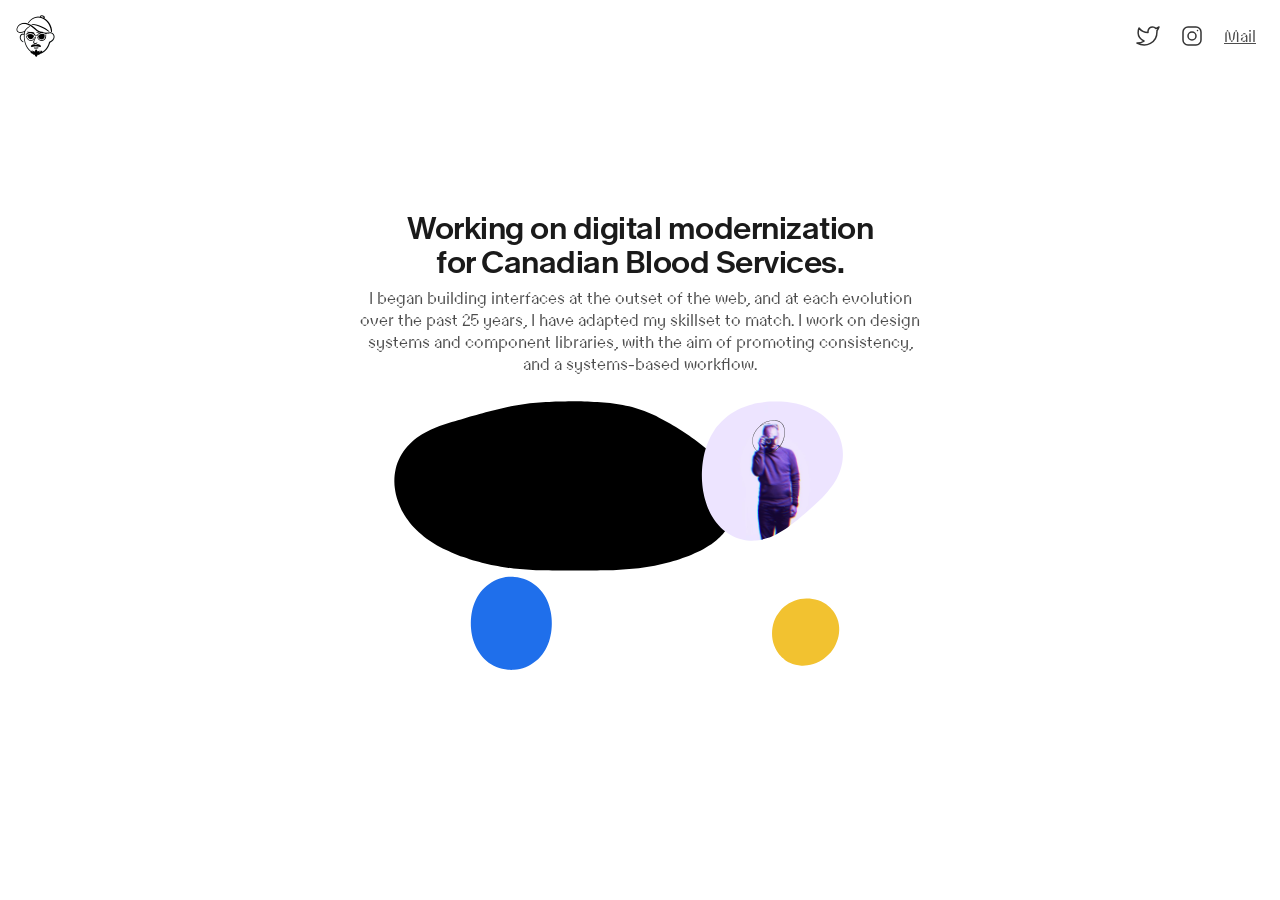
==== index.html @ 42e8fc27 "Homepage: Mail text link (btn/link) and Parabole body text Swaps the mail icon for an underlined Mai" ====
<!DOCTYPE html>
<html lang="en">
<head>
  <meta charset="UTF-8">
  <meta name="viewport" content="width=device-width, initial-scale=1.0">
  <meta name="theme-color" content="#ffffff" media="(prefers-color-scheme: light)">
  <meta name="theme-color" content="#1a1a1a" media="(prefers-color-scheme: dark)">
  <title>Craig Hooper. Product Designer. Ottawa, Canada.</title>
  <meta name="description" content="Working on digital modernization for Canadian Blood Services.">
  <link rel="canonical" href="https://craighooper.xyz/">

  <meta property="og:title" content="Craig Hooper. Product Designer. Ottawa, Canada.">
  <meta property="og:site_name" content="Craig Hooper">
  <meta property="og:description" content="Working on digital modernization for Canadian Blood Services.">
  <meta property="og:type" content="website">
  <meta property="og:url" content="https://craighooper.xyz/">
  <meta property="og:image" content="https://craighooper.xyz/assets/share-card.jpg">
  <meta property="og:image:width" content="1200">
  <meta property="og:image:height" content="630">

  <meta name="twitter:card" content="summary_large_image">
  <meta name="twitter:title" content="Craig Hooper. Product Designer. Ottawa, Canada.">
  <meta name="twitter:description" content="Working on digital modernization for Canadian Blood Services.">
  <meta name="twitter:image" content="https://craighooper.xyz/assets/share-card.jpg">

  <link rel="icon" href="assets/favicon.ico" sizes="any">
  <link rel="icon" type="image/png" sizes="32x32" href="assets/favicon-32.png">
  <link rel="apple-touch-icon" href="assets/apple-touch-icon.png">

  <link rel="preload" href="/assets/fonts/KMRMelangeGrotesk-SemiBold.woff2" as="font" type="font/woff2" crossorigin>
  <link rel="preload" href="/assets/fonts/Parabole-Regular.woff2" as="font" type="font/woff2" crossorigin>
  <link rel="stylesheet" href="/styles.css">
  <script src="/assets/squircle.js" defer></script>
  <link rel="preload" href="/assets/portrait-blob.jpg" as="image">
  <script src="/assets/blobs.js" defer></script>

  <script type="application/ld+json">
  {
    "@context": "https://schema.org",
    "@type": "Person",
    "name": "Craig Hooper",
    "url": "https://craighooper.xyz/",
    "jobTitle": "Product Designer",
    "address": { "@type": "PostalAddress", "addressLocality": "Ottawa", "addressCountry": "Canada" },
    "sameAs": [
      "https://x.com/craigseanhooper",
      "https://www.instagram.com/craighooper",
      "https://www.cosmos.so/craighooper",
      "https://www.linkedin.com/in/craigseanhooper/"
    ]
  }
  </script>
  <script defer src="https://cloud.umami.is/script.js" data-website-id="7cd61b65-fc45-4109-a7cd-35237990d2b3"></script>
</head>
<body>

  <div class="avatar-wrap">
    <button class="avatar-btn" type="button" aria-label="Craig Hooper" data-cuelume-hover="sparkle">
      <img src="/assets/avatar.png" alt="Craig Hooper" width="48" height="48">
    </button>
  </div>

  <div class="page">
    <main class="copy">
      <h1 class="display-1 headline">Working on digital modernization for Canadian Blood Services.</h1>
      <div class="bio">
        <p class="body-md">I began building interfaces at the outset of the web, and at each evolution over the past 25 years, I have adapted my skillset to match. I work on design systems and component libraries, with the aim of promoting consistency, and a systems-based workflow.</p>
      </div>
      <!-- the blob artwork; one shape, picked at random, holds Craig's photo -->
      <div class="blobs" id="blobs" data-photo data-desktop="570x299" data-mobile="354x250"></div>
    </main>
  </div>

  <nav class="social" aria-label="Contact and social">
    <a href="https://x.com/craigseanhooper" target="_blank" rel="noopener" aria-label="Twitter" data-social="twitter" data-smooth-ring>
      <svg width="24" height="24" viewBox="0 0 24 24" fill="none" aria-hidden="true"><path d="M23 3.01006C23 3.01006 20.9821 4.20217 19.86 4.54006C19.2577 3.84757 18.4573 3.35675 17.567 3.13398C16.6767 2.91122 15.7395 2.96725 14.8821 3.29451C14.0247 3.62177 13.2884 4.20446 12.773 4.96377C12.2575 5.72309 11.9877 6.62239 12 7.54006V8.54006C10.2426 8.58562 8.50127 8.19587 6.93101 7.4055C5.36074 6.61513 4.01032 5.44869 3 4.01006C3 4.01006 -1 13.0101 8 17.0101C5.94053 18.408 3.48716 19.109 1 19.0101C10 24.0101 21 19.0101 21 7.51006C20.9991 7.23151 20.9723 6.95365 20.92 6.68006C21.9406 5.67355 23 3.01006 23 3.01006Z" stroke="currentColor" stroke-width="1.5" stroke-linecap="round" stroke-linejoin="round"/></svg>
    </a>
    <a href="https://www.instagram.com/craighooper" target="_blank" rel="noopener" aria-label="Instagram" data-social="instagram" data-smooth-ring>
      <svg width="24" height="24" viewBox="0 0 24 24" fill="none" aria-hidden="true"><path d="M12 16C14.2091 16 16 14.2091 16 12C16 9.79086 14.2091 8 12 8C9.79086 8 8 9.79086 8 12C8 14.2091 9.79086 16 12 16Z" stroke="currentColor" stroke-width="1.5" stroke-linecap="round" stroke-linejoin="round"/><path d="M3 16V8C3 5.23858 5.23858 3 8 3H16C18.7614 3 21 5.23858 21 8V16C21 18.7614 18.7614 21 16 21H8C5.23858 21 3 18.7614 3 16Z" stroke="currentColor" stroke-width="1.5"/><path d="M17.5 6.51001L17.51 6.4989" stroke="currentColor" stroke-width="1.5" stroke-linecap="round" stroke-linejoin="round"/></svg>
    </a>
    <a href="mailto:craigseanhooper@gmail.com" class="link-md" data-social="email" data-smooth-ring>Mail</a>
  </nav>

  <!-- Interaction sounds: cuelume 0.1.2 (MIT), in assets/vendor so nothing loads from another site. -->
  <script type="module">
    import { bind } from "/assets/vendor/cuelume-0.1.2/index.js";
    bind();
  </script>
</body>
</html>
---- styles.css ----
/* Homepage and 404 (Figma: desktop-10.3 3404:69, mobile-10.3 3362:68,
   404-desktop 2836:364, 404-mobile 2836:375). Typography mode: Melange. */

/* ---------------- FONTS ---------------- */
@font-face {
  font-family: "KMR Melange Grotesk";
  src: url("/assets/fonts/KMRMelangeGrotesk-SemiBold.woff2") format("woff2");
  font-weight: 600; font-style: normal; font-display: swap;   /* SemiBold */
}
@font-face {
  font-family: "KMR Melange Grotesk";
  src: url("/assets/fonts/KMRMelangeGrotesk-Regular.woff2") format("woff2");
  font-weight: 400; font-style: normal; font-display: swap;   /* Regular */
}
@font-face {
  font-family: "Parabole";
  src: url("/assets/fonts/Parabole-Regular.woff2") format("woff2");
  font-weight: 400; font-style: normal; font-display: swap;   /* Regular */
}

/* ---------------- PRIMITIVES ---------------- */
:root {
  --colour-neutral-0:  #ffffff;
  --colour-neutral-10: #e6e6e6;
  --colour-neutral-20: #cccccc;
  --colour-neutral-70: #4d4d4d;
  --colour-neutral-80: #333333;
  --colour-neutral-90: #1a1a1a;

  --font-family-melange: "KMR Melange Grotesk", system-ui, sans-serif;
  --font-family-parabole: "Parabole", system-ui, sans-serif;
  --font-weight-regular: 400;
  --font-weight-semibold: 600;

  --space-50: 4px; --space-100: 8px; --space-300: 16px;
  --space-400: 20px; --space-500: 24px; --space-600: 32px; --space-700: 40px; --space-1400: 192px;
  --radius-xs: 4px;
  --radius-full: 64px;
  --stroke-md: 2px;

  --font-size-14: 14px; --font-size-16: 16px; --font-size-18: 18px; --font-size-24: 24px; --font-size-32: 32px;
  --line-height-20: 20px; --line-height-22: 22px; --line-height-24: 24px; --line-height-26: 26px; --line-height-28: 28px; --line-height-34: 34px;
  --letter-spacing-minus-1: -0.5px;
  --letter-spacing-0: 0px;

  --icon-lg: 24px;
  --avatar-sm: 32px; --avatar-lg: 48px;
}

/* ---------------- SEMANTIC ---------------- */
:root {
  --text-primary:   var(--colour-neutral-90);
  --text-on-dark:   var(--colour-neutral-0);
  --text-secondary: var(--colour-neutral-70);
  --icon-primary:   var(--colour-neutral-80);
  --icon-hover:     var(--colour-neutral-90);
  --surface-page:   var(--colour-neutral-0);
  --surface-avatar: var(--colour-neutral-0);
  --border-focus:   var(--colour-neutral-90);

  /* Typography, Melange mode (body is Parabole) */
  --font-family-heading: var(--font-family-melange);
  --font-style-heading:  var(--font-weight-semibold);
  --font-family-body:    var(--font-family-parabole);
  --font-style-body:     var(--font-weight-regular);
  --letter-spacing-heading: var(--letter-spacing-minus-1);
  --letter-spacing-body:    var(--letter-spacing-0);

  /* blob artwork: the large mass (the accents never change) */
  --blob-mass: #000000;
}
@media (prefers-color-scheme: dark) {
  :root {
    --text-primary:   var(--colour-neutral-10);
    --text-secondary: var(--colour-neutral-20);
    --icon-primary:   var(--colour-neutral-20);
    --icon-hover:     var(--colour-neutral-10);
    --surface-page:   var(--colour-neutral-90);
    --surface-avatar: var(--colour-neutral-90);
    --border-focus:   var(--colour-neutral-10);
    --blob-mass:      var(--colour-neutral-0);
  }
  /* the avatar is black line art on a transparent background; flip it to white */
  .avatar-btn img { filter: invert(1); }
}

/* ---------------- BASE ---------------- */
* { box-sizing: border-box; }
html { color-scheme: light dark; background: var(--surface-page); }
body {
  margin: 0;
  min-height: 100vh;
  min-height: 100dvh;
  overflow-x: clip;   /* the blobs may run past the right edge on narrower screens */
  background: var(--surface-page);
  font-family: var(--font-family-heading);
  font-weight: var(--font-style-heading);
  letter-spacing: var(--letter-spacing-heading);
  font-size-adjust: from-font;   /* the fallback font matches Melange's size while it loads */
  -webkit-font-smoothing: antialiased;
}
h1, p { margin: 0; font-weight: inherit; }

/* ---------------- TEXT STYLES ---------------- */
/* display-1/lg 32/34 → /sm 24/26; body/md/lg 16/22 → /sm 14/20 (steps down at 820px) */
.display-1 { font-size: var(--font-size-32); line-height: var(--line-height-34); color: var(--text-primary); text-wrap: balance; }
.body-md {
  font-family: var(--font-family-body); font-weight: var(--font-style-body); letter-spacing: var(--letter-spacing-body);
  font-size: var(--font-size-16); line-height: var(--line-height-22); color: var(--text-secondary);
  text-wrap: pretty;   /* no single word left on the last line */
}

/* ---------------- LAYOUT ---------------- */
/* The copy and blobs sit in the middle of the screen, with space/1400 above and below as in
   Figma. When the window is shorter, the space below gives way first, so the copy stays put;
   only when that's gone does the space above shrink, down to just clear of the avatar. */
.page {
  --clear: calc(var(--space-100) + var(--avatar-lg) + 2 * var(--space-50) + var(--space-500));   /* clear of the avatar */
  height: 100vh;
  height: 100dvh;   /* the window's height, so the spaces can give way; on a very short window
                       the blobs run past the bottom and the page scrolls */
  display: flex;
  flex-direction: column;
  align-items: center;
  padding: var(--clear) var(--space-500);
}
.page::before, .page::after { content: ""; flex: 1 1 calc(var(--space-1400) - var(--clear)); }
.page::after { flex-shrink: 1000; }   /* the space below gives way long before the space above */
.page > .copy { width: 100%; max-width: 570px; }   /* the copy is 570 wide, narrower when the screen is */
.copy {
  display: flex;
  flex-direction: column;
  align-items: center;
  gap: var(--space-100);
  text-align: center;
}
/* blobs: below the bio, space/300 from it, as wide as the text (Figma 570 × 299). One shape holds the photo. */
.copy .blobs { width: 570px; max-width: 100%; aspect-ratio: 570 / 299; margin-top: calc(var(--space-300) - var(--space-100)); }
.blobs svg { display: block; width: 100%; height: 100%; }
.blob-mass { fill: var(--blob-mass); }

/* avatar — top left */
.avatar-wrap { position: absolute; top: var(--space-100); left: var(--space-100); z-index: 3; }
.avatar-btn {
  display: grid; place-items: center;
  padding: var(--space-50); border: 0;
  border-radius: var(--radius-full);
  background: var(--surface-avatar);
  cursor: pointer;
}
.avatar-btn img { display: block; width: var(--avatar-lg); height: var(--avatar-lg); object-fit: cover; }
.avatar-btn:focus-visible { outline: var(--stroke-md) solid var(--border-focus); outline-offset: calc(-1 * var(--stroke-md)); }
@media (hover: hover) and (min-width: 821px) {
  .avatar-btn:hover { animation: avatar-spin 0.55s cubic-bezier(0.7, 0, 0.3, 1); }
}
@keyframes avatar-spin { from { transform: rotate(0deg); } to { transform: rotate(360deg); } }

/* social icons and mail — top right, in one row */
.social {
  position: absolute;
  top: var(--space-500);
  right: var(--space-500);
  display: flex;
  align-items: center;
  gap: var(--space-400);
  z-index: 3;
}
.social a {
  position: relative; display: block;
  width: var(--icon-lg); height: var(--icon-lg);
  color: var(--icon-primary);
  border-radius: var(--radius-xs); --ring-gap: var(--space-50);
}
.social svg { display: block; width: 100%; height: 100%; }
/* Mail: Foundations btn/link (link/md, the body face). Large on desktop (16/22), Small on
   mobile (14/20). Default text/secondary, hover text/primary. */
.social a.link-md {
  width: auto; height: auto;
  font-family: var(--font-family-body); font-weight: var(--font-style-body);
  letter-spacing: var(--letter-spacing-body);
  font-size: var(--font-size-16); line-height: var(--line-height-22);
  color: var(--text-secondary);
  text-decoration: underline; text-decoration-thickness: 8%;
}
@media (hover: hover) { .social a.link-md:hover { color: var(--text-primary); } }
@media (hover: hover) { .social a:hover { color: var(--icon-hover); } }
/* Focus: border/focus ring at stroke/md, space/50 outside, 100% smoothed (assets/squircle.js) */
.social a:focus-visible { outline: var(--stroke-md) solid var(--border-focus); outline-offset: var(--ring-gap); }
.social a[data-ring-ready]:focus-visible { outline: none; }
.social a[data-ring-ready]:focus-visible::after {
  content: "";
  position: absolute;
  inset: calc(-1 * (var(--ring-gap) + var(--stroke-md)));
  background: var(--border-focus);
  clip-path: var(--smooth-ring);
  pointer-events: none;
}

/* ---------------- MOBILE (≤820px) ---------------- */
@media (max-width: 820px) {
  .avatar-btn img { width: var(--avatar-sm); height: var(--avatar-sm); }
  .social { top: var(--space-300); right: var(--space-300); }
  .social a.link-md { font-size: var(--font-size-14); line-height: var(--line-height-20); }
  .page { --clear: calc(var(--space-100) + var(--avatar-sm) + 2 * var(--space-50) + var(--space-500)); }
  .display-1 { font-size: var(--font-size-24); line-height: var(--line-height-26); }
  .body-md { font-size: var(--font-size-14); line-height: var(--line-height-20); }
  /* blobs: space/100 below the bio, as wide as the text (Figma 354 × 250) */
  .copy .blobs { width: 354px; max-width: 100%; aspect-ratio: 354 / 250; margin-top: 0; }   /* the copy's own space/100 gap */
}

/* ---------------- 404 PAGE ---------------- */
/* the whole photo is one link back to the homepage; the blobs cover the man's face */
.notfound-page { position: relative; }
.notfound {
  display: block;
  min-height: 100vh;
  min-height: 100dvh;
  overflow: hidden;
  background: var(--colour-neutral-90) url("/assets/bg-404-desktop.jpg") center / cover no-repeat;
  background-image: image-set(
    url("/assets/bg-404-desktop.avif") type("image/avif"),
    url("/assets/bg-404-desktop.jpg") type("image/jpeg")
  );
}
.notfound:focus-visible { outline: 2px solid var(--text-on-dark); outline-offset: -6px; }
/* blobs: 570 × 320 at 128, 192 in the 1600 × 940 frame. The photo is "cover", so the face moves
   with the screen shape; positions are kept as shares of the screen to stay over it. */
main.notfound-page .blobs { --blob-mass: #000000; position: absolute; aspect-ratio: 570 / 320; top: calc(192 / 940 * 100%); left: calc(128 / 1600 * 100%); width: calc(570 / 1600 * 100%); }
@media (max-width: 820px) {
  .notfound {
    background-image: url("/assets/bg-404-mobile.jpg");
    background-image: image-set(
      url("/assets/bg-404-mobile.avif") type("image/avif"),
      url("/assets/bg-404-mobile.jpg") type("image/jpeg")
    );
  }
  /* 350 × 196 at -40, 192 in the 390 × 844 frame */
  main.notfound-page .blobs { position: absolute; top: calc(192 / 844 * 100%); left: calc(-40 / 390 * 100%); width: calc(350 / 390 * 100%); aspect-ratio: 350 / 196; }
}
.visually-hidden:where(:not(:focus-within, :active)) {
  position: absolute !important; clip-path: inset(50%) !important; overflow: hidden !important;
  width: 1px !important; height: 1px !important; margin: -1px !important;
  padding: 0 !important; border: 0 !important; white-space: nowrap !important;
}

/* ---------------- Load-in animation  ---------------- */
@media (prefers-reduced-motion: no-preference) {
  .avatar-wrap, .copy > *, .social {
    opacity: 0;
    translate: 0 10px;
    animation: rise 0.6s cubic-bezier(0.2, 0.7, 0.2, 1) forwards;
  }
  .avatar-wrap           { animation-delay: 0.04s; }
  .copy > :nth-child(1)  { animation-delay: 0.10s; }
  .copy > :nth-child(2)  { animation-delay: 0.18s; }
  .social                { animation-delay: 0.32s; }
  /* corner items fade only — no movement, so they always land exactly in place */
  .avatar-wrap, .social  { translate: none; animation-name: fade; }
  @keyframes rise { to { opacity: 1; translate: 0 0; } }
  @keyframes fade { to { opacity: 1; } }
}
@media (prefers-reduced-motion: reduce) {
  .avatar-btn:hover { animation: none; }
}
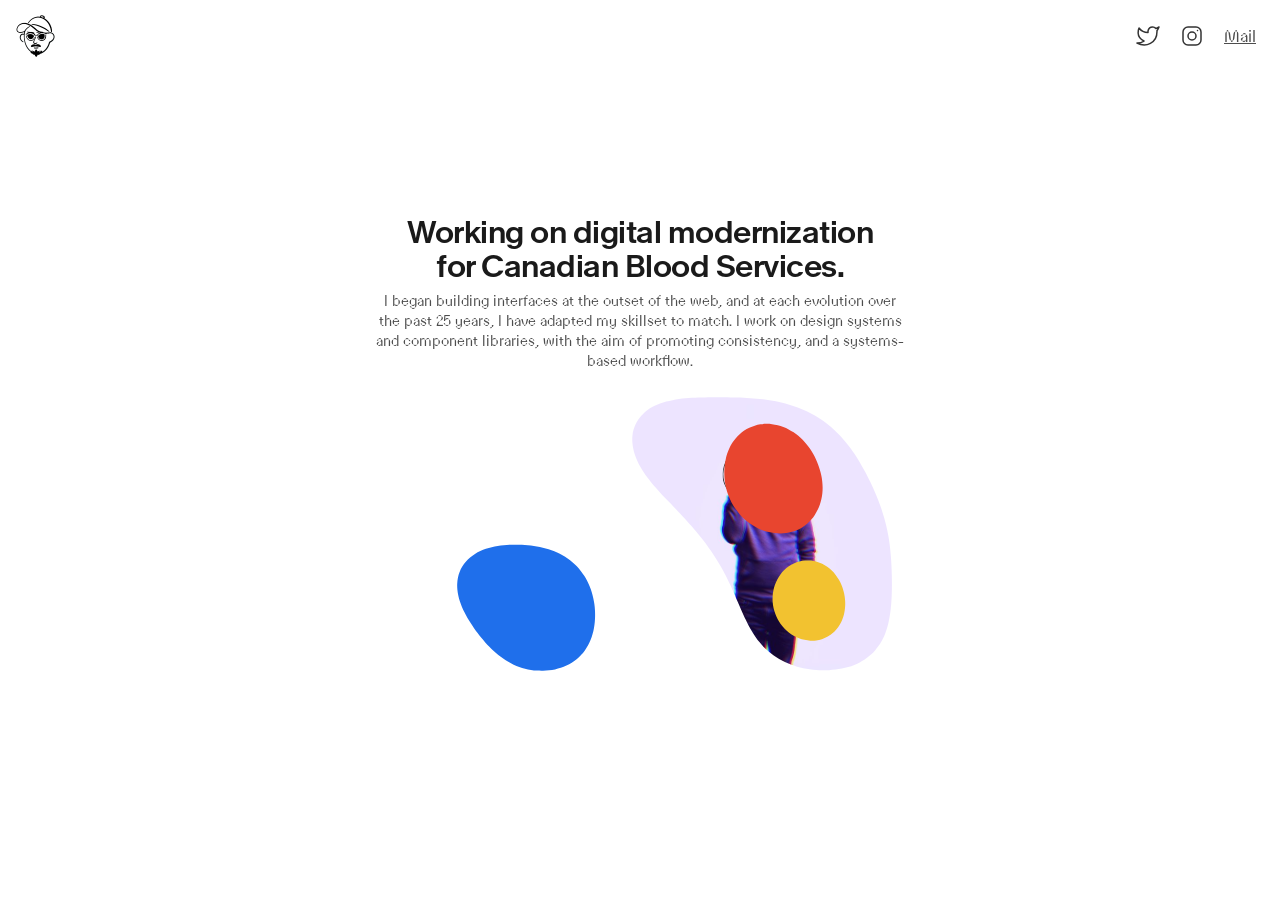
==== commit 0eca3dd2: "Homepage: bio uses body/sm (14/20, 12/18 on mobile) Co-Authored-By: Claude Opus 5.5 <noreply@anthrop" ====
--- a/index.html
+++ b/index.html
@@ -64,7 +64,7 @@
     <main class="copy">
       <h1 class="display-1 headline">Working on digital modernization for Canadian Blood Services.</h1>
       <div class="bio">
-        <p class="body-md">I began building interfaces at the outset of the web, and at each evolution over the past 25 years, I have adapted my skillset to match. I work on design systems and component libraries, with the aim of promoting consistency, and a systems-based workflow.</p>
+        <p class="body-sm">I began building interfaces at the outset of the web, and at each evolution over the past 25 years, I have adapted my skillset to match. I work on design systems and component libraries, with the aim of promoting consistency, and a systems-based workflow.</p>
       </div>
       <!-- the blob artwork; one shape, picked at random, holds Craig's photo -->
       <div class="blobs" id="blobs" data-photo data-desktop="570x299" data-mobile="354x250"></div>
--- a/styles.css
+++ b/styles.css
@@ -38,8 +38,8 @@
   --radius-full: 64px;
   --stroke-md: 2px;
 
-  --font-size-14: 14px; --font-size-16: 16px; --font-size-18: 18px; --font-size-24: 24px; --font-size-32: 32px;
-  --line-height-20: 20px; --line-height-22: 22px; --line-height-24: 24px; --line-height-26: 26px; --line-height-28: 28px; --line-height-34: 34px;
+  --font-size-12: 12px; --font-size-14: 14px; --font-size-16: 16px; --font-size-18: 18px; --font-size-24: 24px; --font-size-32: 32px;
+  --line-height-18: 18px; --line-height-20: 20px; --line-height-22: 22px; --line-height-24: 24px; --line-height-26: 26px; --line-height-28: 28px; --line-height-34: 34px;
   --letter-spacing-minus-1: -0.5px;
   --letter-spacing-0: 0px;
 
@@ -102,11 +102,11 @@
 h1, p { margin: 0; font-weight: inherit; }
 
 /* ---------------- TEXT STYLES ---------------- */
-/* display-1/lg 32/34 → /sm 24/26; body/md/lg 16/22 → /sm 14/20 (steps down at 820px) */
+/* display-1/lg 32/34 → /sm 24/26; body/sm/lg 14/20 → /sm 12/18 (steps down at 820px) */
 .display-1 { font-size: var(--font-size-32); line-height: var(--line-height-34); color: var(--text-primary); text-wrap: balance; }
-.body-md {
+.body-sm {
   font-family: var(--font-family-body); font-weight: var(--font-style-body); letter-spacing: var(--letter-spacing-body);
-  font-size: var(--font-size-16); line-height: var(--line-height-22); color: var(--text-secondary);
+  font-size: var(--font-size-14); line-height: var(--line-height-20); color: var(--text-secondary);
   text-wrap: pretty;   /* no single word left on the last line */
 }
 
@@ -203,7 +203,7 @@
   .social a.link-md { font-size: var(--font-size-14); line-height: var(--line-height-20); }
   .page { --clear: calc(var(--space-100) + var(--avatar-sm) + 2 * var(--space-50) + var(--space-500)); }
   .display-1 { font-size: var(--font-size-24); line-height: var(--line-height-26); }
-  .body-md { font-size: var(--font-size-14); line-height: var(--line-height-20); }
+  .body-sm { font-size: var(--font-size-12); line-height: var(--line-height-18); }
   /* blobs: space/100 below the bio, as wide as the text (Figma 354 × 250) */
   .copy .blobs { width: 354px; max-width: 100%; aspect-ratio: 354 / 250; margin-top: 0; }   /* the copy's own space/100 gap */
 }
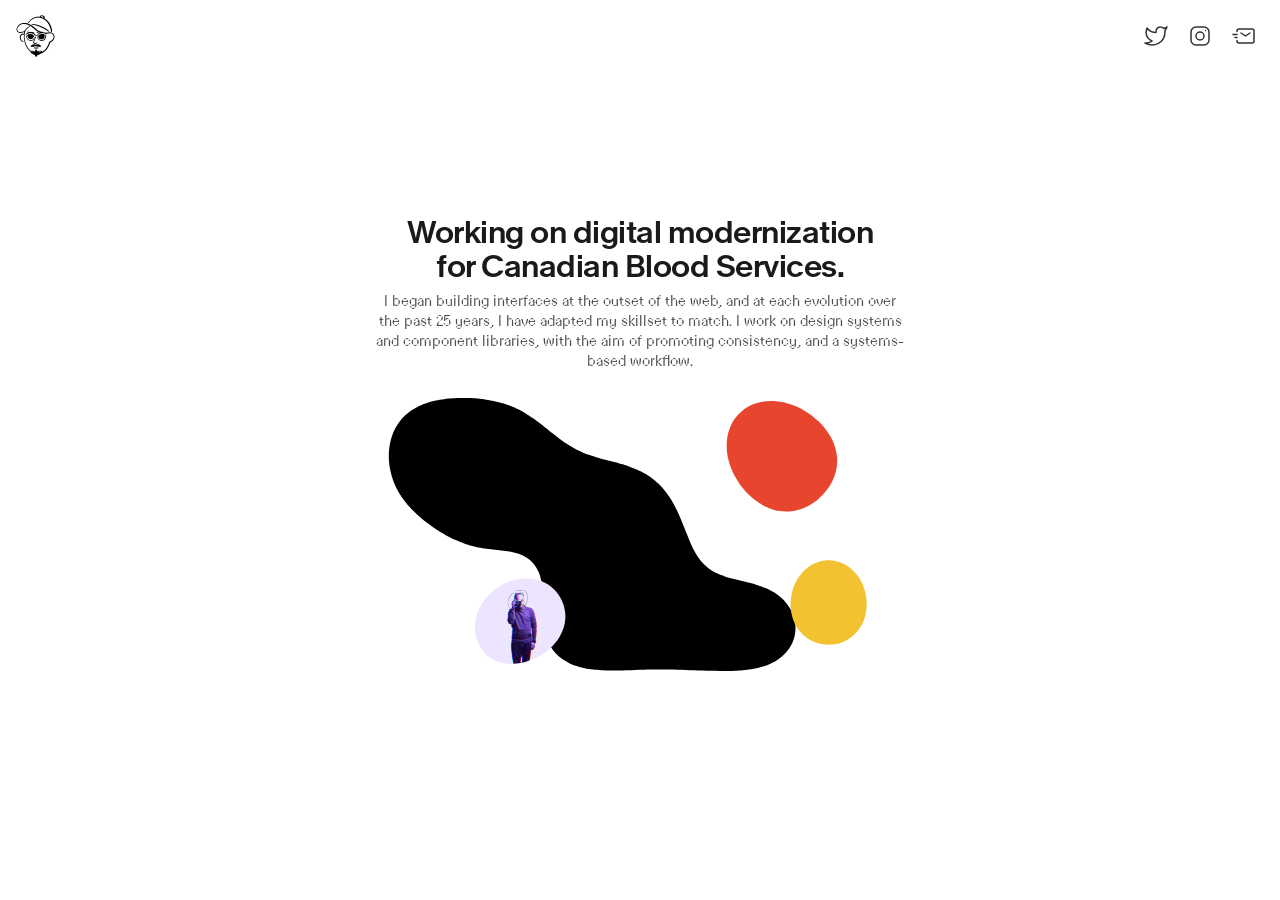
==== commit 38f99529: "Homepage: mail icon back in place of the Mail text link Co-Authored-By: Claude Opus 5.5 <noreply@ant" ====
--- a/index.html
+++ b/index.html
@@ -78,7 +78,9 @@
     <a href="https://www.instagram.com/craighooper" target="_blank" rel="noopener" aria-label="Instagram" data-social="instagram" data-smooth-ring>
       <svg width="24" height="24" viewBox="0 0 24 24" fill="none" aria-hidden="true"><path d="M12 16C14.2091 16 16 14.2091 16 12C16 9.79086 14.2091 8 12 8C9.79086 8 8 9.79086 8 12C8 14.2091 9.79086 16 12 16Z" stroke="currentColor" stroke-width="1.5" stroke-linecap="round" stroke-linejoin="round"/><path d="M3 16V8C3 5.23858 5.23858 3 8 3H16C18.7614 3 21 5.23858 21 8V16C21 18.7614 18.7614 21 16 21H8C5.23858 21 3 18.7614 3 16Z" stroke="currentColor" stroke-width="1.5"/><path d="M17.5 6.51001L17.51 6.4989" stroke="currentColor" stroke-width="1.5" stroke-linecap="round" stroke-linejoin="round"/></svg>
     </a>
-    <a href="mailto:craigseanhooper@gmail.com" class="link-md" data-social="email" data-smooth-ring>Mail</a>
+    <a href="mailto:craigseanhooper@gmail.com" aria-label="Email" data-social="email" data-smooth-ring>
+      <svg width="24" height="24" viewBox="0 0 24 24" fill="none" aria-hidden="true"><path d="M9 9L13.5 12L18 9" stroke="currentColor" stroke-width="1.5" stroke-linecap="round" stroke-linejoin="round"/><path d="M3 13.5H5" stroke="currentColor" stroke-width="1.5" stroke-linecap="round" stroke-linejoin="round"/><path d="M1 10.5H5" stroke="currentColor" stroke-width="1.5" stroke-linecap="round" stroke-linejoin="round"/><path d="M5 7.5V7C5 5.89543 5.89543 5 7 5H20C21.1046 5 22 5.89543 22 7V17C22 18.1046 21.1046 19 20 19H7C5.89543 19 5 18.1046 5 17V16.5" stroke="currentColor" stroke-width="1.5" stroke-linecap="round"/></svg>
+    </a>
   </nav>
 
   <!-- Interaction sounds: cuelume 0.1.2 (MIT), in assets/vendor so nothing loads from another site. -->
--- a/styles.css
+++ b/styles.css
@@ -172,17 +172,6 @@
   border-radius: var(--radius-xs); --ring-gap: var(--space-50);
 }
 .social svg { display: block; width: 100%; height: 100%; }
-/* Mail: Foundations btn/link (link/md, the body face). Large on desktop (16/22), Small on
-   mobile (14/20). Default text/secondary, hover text/primary. */
-.social a.link-md {
-  width: auto; height: auto;
-  font-family: var(--font-family-body); font-weight: var(--font-style-body);
-  letter-spacing: var(--letter-spacing-body);
-  font-size: var(--font-size-16); line-height: var(--line-height-22);
-  color: var(--text-secondary);
-  text-decoration: underline; text-decoration-thickness: 8%;
-}
-@media (hover: hover) { .social a.link-md:hover { color: var(--text-primary); } }
 @media (hover: hover) { .social a:hover { color: var(--icon-hover); } }
 /* Focus: border/focus ring at stroke/md, space/50 outside, 100% smoothed (assets/squircle.js) */
 .social a:focus-visible { outline: var(--stroke-md) solid var(--border-focus); outline-offset: var(--ring-gap); }
@@ -200,7 +189,6 @@
 @media (max-width: 820px) {
   .avatar-btn img { width: var(--avatar-sm); height: var(--avatar-sm); }
   .social { top: var(--space-300); right: var(--space-300); }
-  .social a.link-md { font-size: var(--font-size-14); line-height: var(--line-height-20); }
   .page { --clear: calc(var(--space-100) + var(--avatar-sm) + 2 * var(--space-50) + var(--space-500)); }
   .display-1 { font-size: var(--font-size-24); line-height: var(--line-height-26); }
   .body-sm { font-size: var(--font-size-12); line-height: var(--line-height-18); }
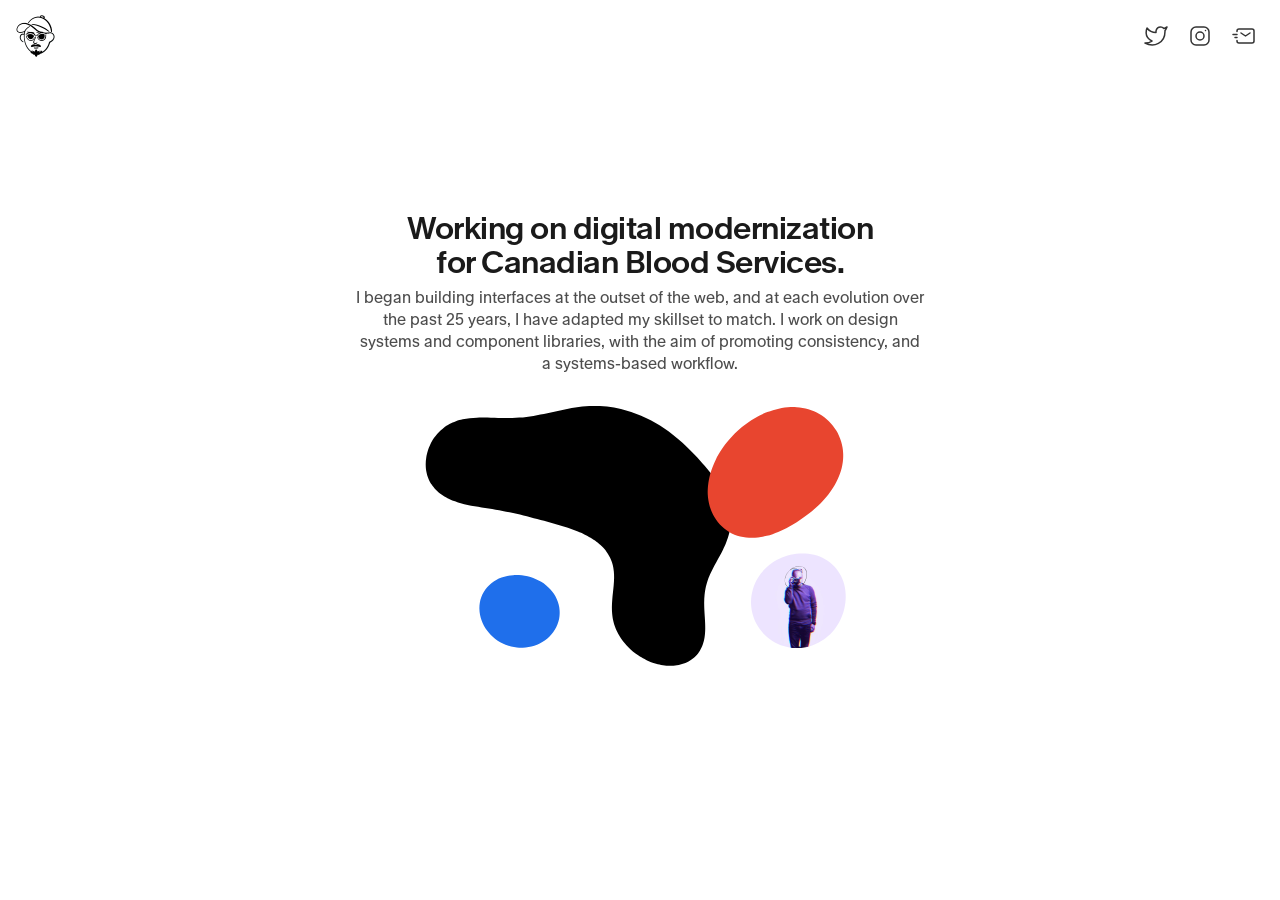
==== commit f536b19c: "Homepage bio in Melange Regular, body/md (16/22, 14/20 on phones) Co-Authored-By: Claude Opus 5.5 <n" ====
--- a/index.html
+++ b/index.html
@@ -28,7 +28,7 @@
   <link rel="apple-touch-icon" href="assets/apple-touch-icon.png">
 
   <link rel="preload" href="/assets/fonts/KMRMelangeGrotesk-SemiBold.woff2" as="font" type="font/woff2" crossorigin>
-  <link rel="preload" href="/assets/fonts/Parabole-Regular.woff2" as="font" type="font/woff2" crossorigin>
+  <link rel="preload" href="/assets/fonts/KMRMelangeGrotesk-Regular.woff2" as="font" type="font/woff2" crossorigin>
   <link rel="stylesheet" href="/styles.css">
   <script src="/assets/squircle.js" defer></script>
   <link rel="preload" href="/assets/portrait-blob.jpg" as="image">
@@ -64,7 +64,7 @@
     <main class="copy">
       <h1 class="display-1 headline">Working on digital modernization for Canadian Blood Services.</h1>
       <div class="bio">
-        <p class="body-sm">I began building interfaces at the outset of the web, and at each evolution over the past 25 years, I have adapted my skillset to match. I work on design systems and component libraries, with the aim of promoting consistency, and a systems-based workflow.</p>
+        <p class="body-md">I began building interfaces at the outset of the web, and at each evolution over the past 25 years, I have adapted my skillset to match. I work on design systems and component libraries, with the aim of promoting consistency, and a systems-based workflow.</p>
       </div>
       <!-- the blob artwork; one shape, picked at random, holds Craig's photo -->
       <div class="blobs" id="blobs" data-photo data-desktop="570x299" data-mobile="354x250"></div>
--- a/styles.css
+++ b/styles.css
@@ -10,11 +10,6 @@
 @font-face {
   font-family: "KMR Melange Grotesk";
   src: url("/assets/fonts/KMRMelangeGrotesk-Regular.woff2") format("woff2");
-  font-weight: 400; font-style: normal; font-display: swap;   /* Regular */
-}
-@font-face {
-  font-family: "Parabole";
-  src: url("/assets/fonts/Parabole-Regular.woff2") format("woff2");
   font-weight: 400; font-style: normal; font-display: swap;   /* Regular */
 }
 
@@ -28,7 +23,6 @@
   --colour-neutral-90: #1a1a1a;
 
   --font-family-melange: "KMR Melange Grotesk", system-ui, sans-serif;
-  --font-family-parabole: "Parabole", system-ui, sans-serif;
   --font-weight-regular: 400;
   --font-weight-semibold: 600;
 
@@ -43,7 +37,7 @@
   --letter-spacing-minus-1: -0.5px;
   --letter-spacing-0: 0px;
 
-  --icon-lg: 24px;
+  --icon-md: 20px; --icon-lg: 24px;
   --avatar-sm: 32px; --avatar-lg: 48px;
 }
 
@@ -58,10 +52,10 @@
   --surface-avatar: var(--colour-neutral-0);
   --border-focus:   var(--colour-neutral-90);
 
-  /* Typography, Melange mode (body is Parabole) */
+  /* Typography, Melange mode */
   --font-family-heading: var(--font-family-melange);
   --font-style-heading:  var(--font-weight-semibold);
-  --font-family-body:    var(--font-family-parabole);
+  --font-family-body:    var(--font-family-melange);
   --font-style-body:     var(--font-weight-regular);
   --letter-spacing-heading: var(--letter-spacing-minus-1);
   --letter-spacing-body:    var(--letter-spacing-0);
@@ -102,11 +96,11 @@
 h1, p { margin: 0; font-weight: inherit; }
 
 /* ---------------- TEXT STYLES ---------------- */
-/* display-1/lg 32/34 → /sm 24/26; body/sm/lg 14/20 → /sm 12/18 (steps down at 820px) */
+/* display-1/lg 32/34 → /sm 24/26; body/md/lg 16/22 → /sm 14/20 (steps down at 820px) */
 .display-1 { font-size: var(--font-size-32); line-height: var(--line-height-34); color: var(--text-primary); text-wrap: balance; }
-.body-sm {
+.body-md {
   font-family: var(--font-family-body); font-weight: var(--font-style-body); letter-spacing: var(--letter-spacing-body);
-  font-size: var(--font-size-14); line-height: var(--line-height-20); color: var(--text-secondary);
+  font-size: var(--font-size-16); line-height: var(--line-height-22); color: var(--text-secondary);
   text-wrap: pretty;   /* no single word left on the last line */
 }
 
@@ -172,6 +166,7 @@
   border-radius: var(--radius-xs); --ring-gap: var(--space-50);
 }
 .social svg { display: block; width: 100%; height: 100%; }
+.social svg * { vector-effect: non-scaling-stroke; }   /* stroke stays icon/stroke (1.5) at any icon size */
 @media (hover: hover) { .social a:hover { color: var(--icon-hover); } }
 /* Focus: border/focus ring at stroke/md, space/50 outside, 100% smoothed (assets/squircle.js) */
 .social a:focus-visible { outline: var(--stroke-md) solid var(--border-focus); outline-offset: var(--ring-gap); }
@@ -189,9 +184,10 @@
 @media (max-width: 820px) {
   .avatar-btn img { width: var(--avatar-sm); height: var(--avatar-sm); }
   .social { top: var(--space-300); right: var(--space-300); }
+  .social a { width: var(--icon-md); height: var(--icon-md); }   /* icon/md on mobile */
   .page { --clear: calc(var(--space-100) + var(--avatar-sm) + 2 * var(--space-50) + var(--space-500)); }
   .display-1 { font-size: var(--font-size-24); line-height: var(--line-height-26); }
-  .body-sm { font-size: var(--font-size-12); line-height: var(--line-height-18); }
+  .body-md { font-size: var(--font-size-14); line-height: var(--line-height-20); }
   /* blobs: space/100 below the bio, as wide as the text (Figma 354 × 250) */
   .copy .blobs { width: 354px; max-width: 100%; aspect-ratio: 354 / 250; margin-top: 0; }   /* the copy's own space/100 gap */
 }
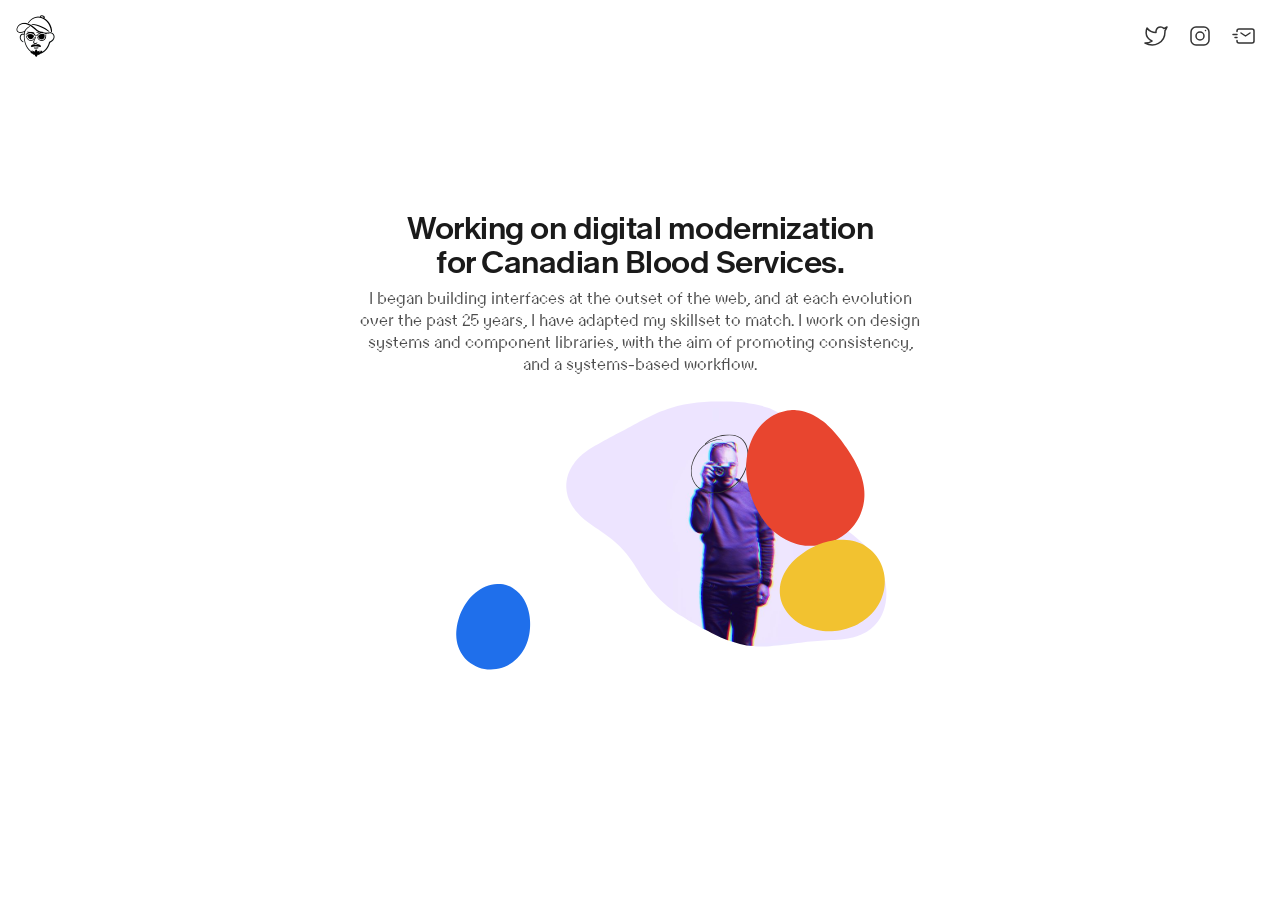
==== commit 877b669b: "Homepage: bio back in Parabole (Melange + Parabole mode); light only, no dark mode Co-Authored-By: C" ====
--- a/index.html
+++ b/index.html
@@ -3,8 +3,7 @@
 <head>
   <meta charset="UTF-8">
   <meta name="viewport" content="width=device-width, initial-scale=1.0">
-  <meta name="theme-color" content="#ffffff" media="(prefers-color-scheme: light)">
-  <meta name="theme-color" content="#1a1a1a" media="(prefers-color-scheme: dark)">
+  <meta name="theme-color" content="#ffffff">
   <title>Craig Hooper. Product Designer. Ottawa, Canada.</title>
   <meta name="description" content="Working on digital modernization for Canadian Blood Services.">
   <link rel="canonical" href="https://craighooper.xyz/">
@@ -28,7 +27,7 @@
   <link rel="apple-touch-icon" href="assets/apple-touch-icon.png">
 
   <link rel="preload" href="/assets/fonts/KMRMelangeGrotesk-SemiBold.woff2" as="font" type="font/woff2" crossorigin>
-  <link rel="preload" href="/assets/fonts/KMRMelangeGrotesk-Regular.woff2" as="font" type="font/woff2" crossorigin>
+  <link rel="preload" href="/assets/fonts/Parabole-Regular.woff2" as="font" type="font/woff2" crossorigin>
   <link rel="stylesheet" href="/styles.css">
   <script src="/assets/squircle.js" defer></script>
   <link rel="preload" href="/assets/portrait-blob.jpg" as="image">
--- a/styles.css
+++ b/styles.css
@@ -1,5 +1,5 @@
 /* Homepage and 404 (Figma: desktop-10.3 3404:69, mobile-10.3 3362:68,
-   404-desktop 2836:364, 404-mobile 2836:375). Typography mode: Melange. */
+   404-desktop 2836:364, 404-mobile 2836:375). Typography mode: Melange + Parabole. Light only (no dark mode). */
 
 /* ---------------- FONTS ---------------- */
 @font-face {
@@ -8,8 +8,8 @@
   font-weight: 600; font-style: normal; font-display: swap;   /* SemiBold */
 }
 @font-face {
-  font-family: "KMR Melange Grotesk";
-  src: url("/assets/fonts/KMRMelangeGrotesk-Regular.woff2") format("woff2");
+  font-family: "Parabole";
+  src: url("/assets/fonts/Parabole-Regular.woff2") format("woff2");
   font-weight: 400; font-style: normal; font-display: swap;   /* Regular */
 }
 
@@ -21,8 +21,13 @@
   --colour-neutral-70: #4d4d4d;
   --colour-neutral-80: #333333;
   --colour-neutral-90: #1a1a1a;
+  --colour-blue-dark:        #0000ee;
+  --colour-blue-dark-hover:  #0000aa;
+  --colour-blue-light:       #8ab4f8;
+  --colour-blue-light-hover: #a8c7fa;
 
   --font-family-melange: "KMR Melange Grotesk", system-ui, sans-serif;
+  --font-family-parabole: "Parabole", system-ui, sans-serif;
   --font-weight-regular: 400;
   --font-weight-semibold: 600;
 
@@ -48,14 +53,16 @@
   --text-secondary: var(--colour-neutral-70);
   --icon-primary:   var(--colour-neutral-80);
   --icon-hover:     var(--colour-neutral-90);
+  --icon-link:       var(--colour-blue-dark);
+  --icon-link-hover: var(--colour-blue-dark-hover);
   --surface-page:   var(--colour-neutral-0);
   --surface-avatar: var(--colour-neutral-0);
   --border-focus:   var(--colour-neutral-90);
 
-  /* Typography, Melange mode */
+  /* Typography, Melange + Parabole mode */
   --font-family-heading: var(--font-family-melange);
   --font-style-heading:  var(--font-weight-semibold);
-  --font-family-body:    var(--font-family-melange);
+  --font-family-body:    var(--font-family-parabole);
   --font-style-body:     var(--font-weight-regular);
   --letter-spacing-heading: var(--letter-spacing-minus-1);
   --letter-spacing-body:    var(--letter-spacing-0);
@@ -63,24 +70,9 @@
   /* blob artwork: the large mass (the accents never change) */
   --blob-mass: #000000;
 }
-@media (prefers-color-scheme: dark) {
-  :root {
-    --text-primary:   var(--colour-neutral-10);
-    --text-secondary: var(--colour-neutral-20);
-    --icon-primary:   var(--colour-neutral-20);
-    --icon-hover:     var(--colour-neutral-10);
-    --surface-page:   var(--colour-neutral-90);
-    --surface-avatar: var(--colour-neutral-90);
-    --border-focus:   var(--colour-neutral-10);
-    --blob-mass:      var(--colour-neutral-0);
-  }
-  /* the avatar is black line art on a transparent background; flip it to white */
-  .avatar-btn img { filter: invert(1); }
-}
-
 /* ---------------- BASE ---------------- */
 * { box-sizing: border-box; }
-html { color-scheme: light dark; background: var(--surface-page); }
+html { color-scheme: light; background: var(--surface-page); }
 body {
   margin: 0;
   min-height: 100vh;
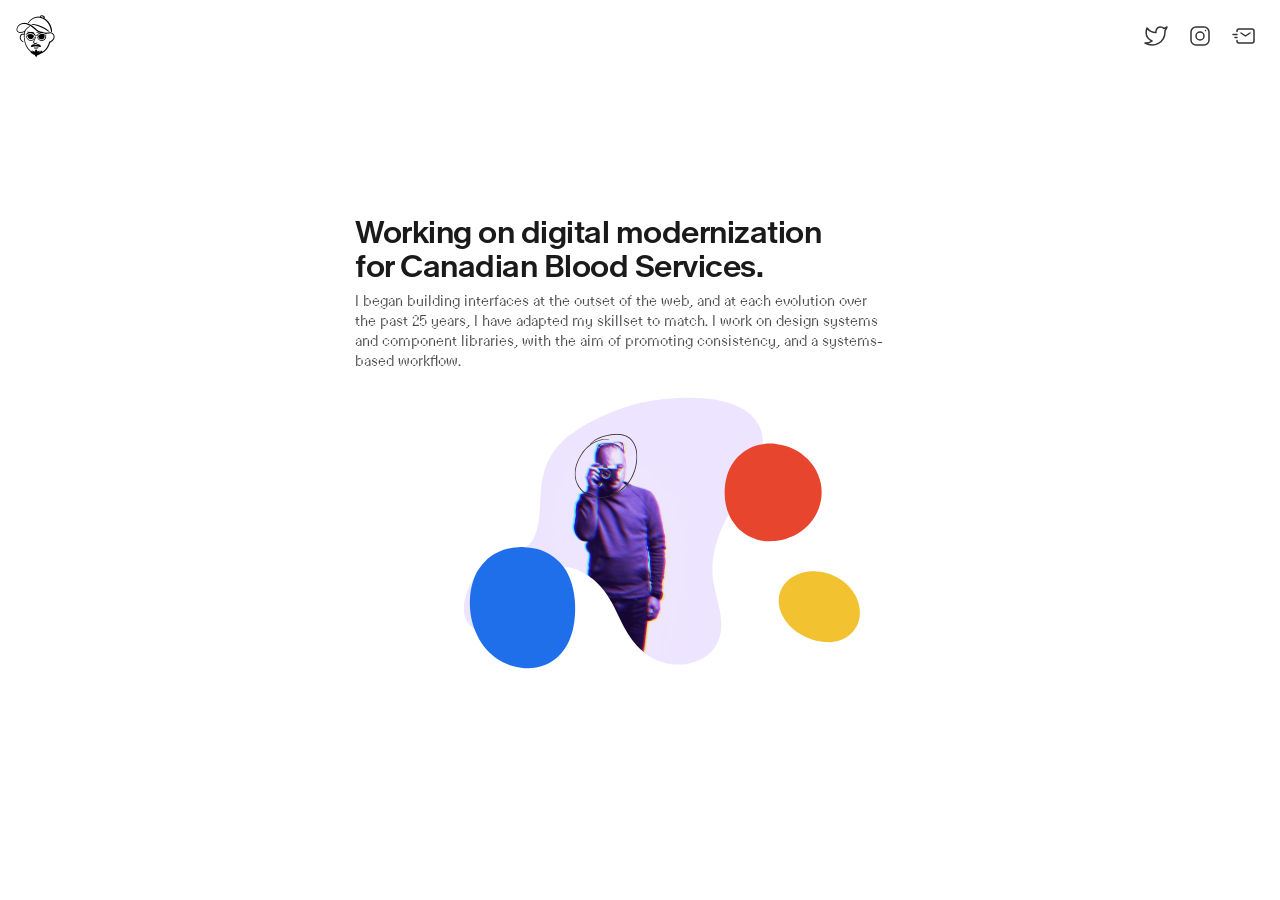
==== commit 5c2674fc: "Homepage: copy left-aligned; bio body/sm (14/20, 12/18 on phones); space/50 headline gap on phones C" ====
--- a/index.html
+++ b/index.html
@@ -63,7 +63,7 @@
     <main class="copy">
       <h1 class="display-1 headline">Working on digital modernization for Canadian Blood Services.</h1>
       <div class="bio">
-        <p class="body-md">I began building interfaces at the outset of the web, and at each evolution over the past 25 years, I have adapted my skillset to match. I work on design systems and component libraries, with the aim of promoting consistency, and a systems-based workflow.</p>
+        <p class="body-sm">I began building interfaces at the outset of the web, and at each evolution over the past 25 years, I have adapted my skillset to match. I work on design systems and component libraries, with the aim of promoting consistency, and a systems-based workflow.</p>
       </div>
       <!-- the blob artwork; one shape, picked at random, holds Craig's photo -->
       <div class="blobs" id="blobs" data-photo data-desktop="570x299" data-mobile="354x250"></div>
--- a/styles.css
+++ b/styles.css
@@ -88,11 +88,11 @@
 h1, p { margin: 0; font-weight: inherit; }
 
 /* ---------------- TEXT STYLES ---------------- */
-/* display-1/lg 32/34 → /sm 24/26; body/md/lg 16/22 → /sm 14/20 (steps down at 820px) */
+/* display-1/lg 32/34 → /sm 24/26; body/sm/lg 14/20 → /sm 12/18 (steps down at 820px) */
 .display-1 { font-size: var(--font-size-32); line-height: var(--line-height-34); color: var(--text-primary); text-wrap: balance; }
-.body-md {
+.body-sm {
   font-family: var(--font-family-body); font-weight: var(--font-style-body); letter-spacing: var(--letter-spacing-body);
-  font-size: var(--font-size-16); line-height: var(--line-height-22); color: var(--text-secondary);
+  font-size: var(--font-size-14); line-height: var(--line-height-20); color: var(--text-secondary);
   text-wrap: pretty;   /* no single word left on the last line */
 }
 
@@ -116,9 +116,9 @@
 .copy {
   display: flex;
   flex-direction: column;
-  align-items: center;
+  align-items: stretch;
   gap: var(--space-100);
-  text-align: center;
+  text-align: left;   /* left-aligned since 25 Nov 2026 (was centred) */
 }
 /* blobs: below the bio, space/300 from it, as wide as the text (Figma 570 × 299). One shape holds the photo. */
 .copy .blobs { width: 570px; max-width: 100%; aspect-ratio: 570 / 299; margin-top: calc(var(--space-300) - var(--space-100)); }
@@ -179,9 +179,10 @@
   .social a { width: var(--icon-md); height: var(--icon-md); }   /* icon/md on mobile */
   .page { --clear: calc(var(--space-100) + var(--avatar-sm) + 2 * var(--space-50) + var(--space-500)); }
   .display-1 { font-size: var(--font-size-24); line-height: var(--line-height-26); }
-  .body-md { font-size: var(--font-size-14); line-height: var(--line-height-20); }
+  .body-sm { font-size: var(--font-size-12); line-height: var(--line-height-18); }
+  .copy { gap: var(--space-50); }   /* headline to bio */
   /* blobs: space/100 below the bio, as wide as the text (Figma 354 × 250) */
-  .copy .blobs { width: 354px; max-width: 100%; aspect-ratio: 354 / 250; margin-top: 0; }   /* the copy's own space/100 gap */
+  .copy .blobs { width: 354px; max-width: 100%; aspect-ratio: 354 / 250; margin-top: calc(var(--space-100) - var(--space-50)); }
 }
 
 /* ---------------- 404 PAGE ---------------- */
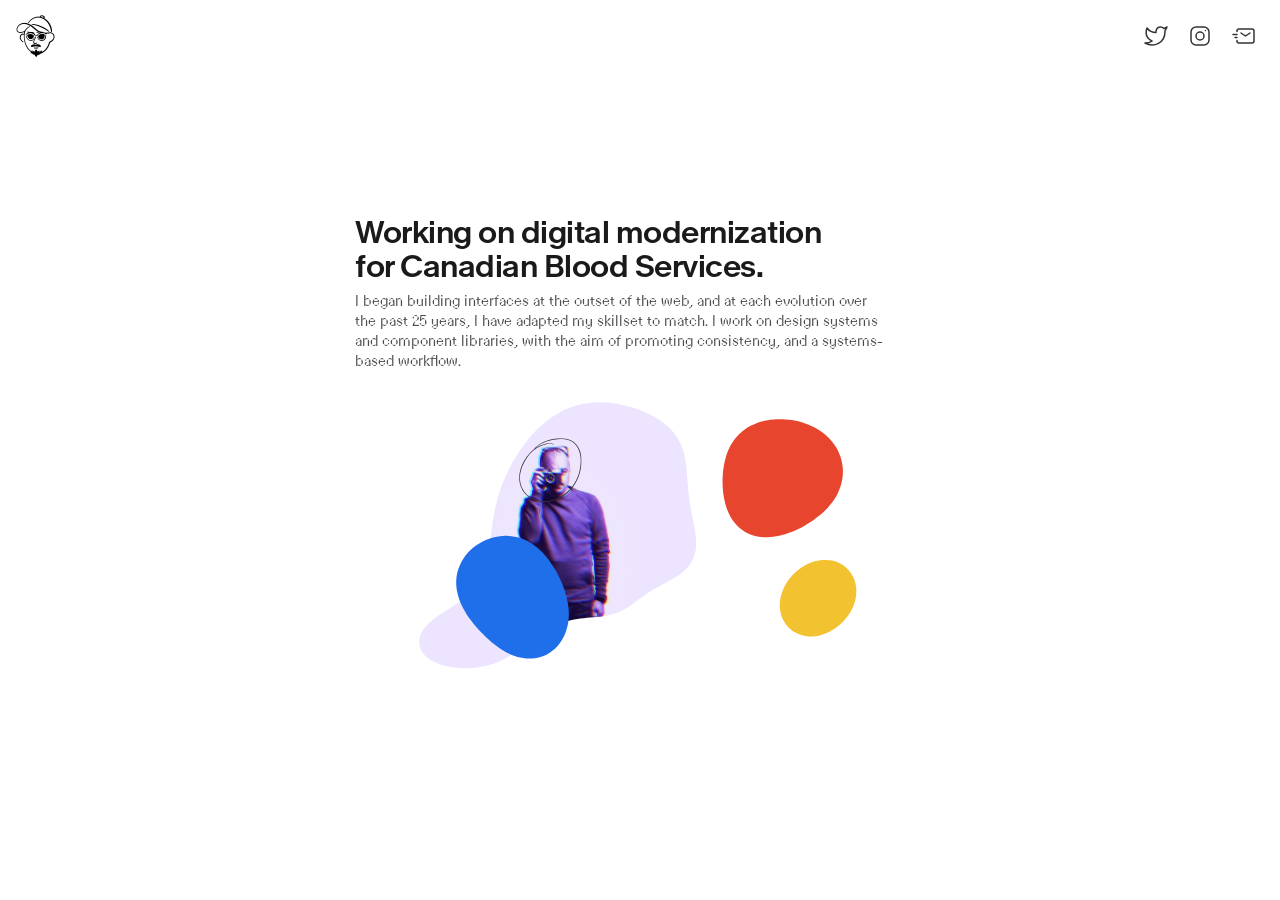
==== commit 3b9c628f: "Homepage: headline uses h1 (display styles removed from Foundations) Co-Authored-By: Claude Opus 5.5" ====
--- a/index.html
+++ b/index.html
@@ -61,7 +61,7 @@
 
   <div class="page">
     <main class="copy">
-      <h1 class="display-1 headline">Working on digital modernization for Canadian Blood Services.</h1>
+      <h1 class="h1 headline">Working on digital modernization for Canadian Blood Services.</h1>
       <div class="bio">
         <p class="body-sm">I began building interfaces at the outset of the web, and at each evolution over the past 25 years, I have adapted my skillset to match. I work on design systems and component libraries, with the aim of promoting consistency, and a systems-based workflow.</p>
       </div>
--- a/styles.css
+++ b/styles.css
@@ -88,8 +88,8 @@
 h1, p { margin: 0; font-weight: inherit; }
 
 /* ---------------- TEXT STYLES ---------------- */
-/* display-1/lg 32/34 → /sm 24/26; body/sm/lg 14/20 → /sm 12/18 (steps down at 820px) */
-.display-1 { font-size: var(--font-size-32); line-height: var(--line-height-34); color: var(--text-primary); text-wrap: balance; }
+/* h1/lg 32/34 → /sm 24/26; body/sm/lg 14/20 → /sm 12/18 (steps down at 820px) */
+.h1 { font-size: var(--font-size-32); line-height: var(--line-height-34); color: var(--text-primary); text-wrap: balance; }
 .body-sm {
   font-family: var(--font-family-body); font-weight: var(--font-style-body); letter-spacing: var(--letter-spacing-body);
   font-size: var(--font-size-14); line-height: var(--line-height-20); color: var(--text-secondary);
@@ -178,9 +178,10 @@
   .social { top: var(--space-300); right: var(--space-300); }
   .social a { width: var(--icon-md); height: var(--icon-md); }   /* icon/md on mobile */
   .page { --clear: calc(var(--space-100) + var(--avatar-sm) + 2 * var(--space-50) + var(--space-500)); }
-  .display-1 { font-size: var(--font-size-24); line-height: var(--line-height-26); }
+  .h1 { font-size: var(--font-size-24); line-height: var(--line-height-26); }
   .body-sm { font-size: var(--font-size-12); line-height: var(--line-height-18); }
   .copy { gap: var(--space-50); }   /* headline to bio */
+  .h1, .body-sm { text-wrap: wrap; }   /* lines fill the width on phones (Craig, 25 Nov 2026) */
   /* blobs: space/100 below the bio, as wide as the text (Figma 354 × 250) */
   .copy .blobs { width: 354px; max-width: 100%; aspect-ratio: 354 / 250; margin-top: calc(var(--space-100) - var(--space-50)); }
 }
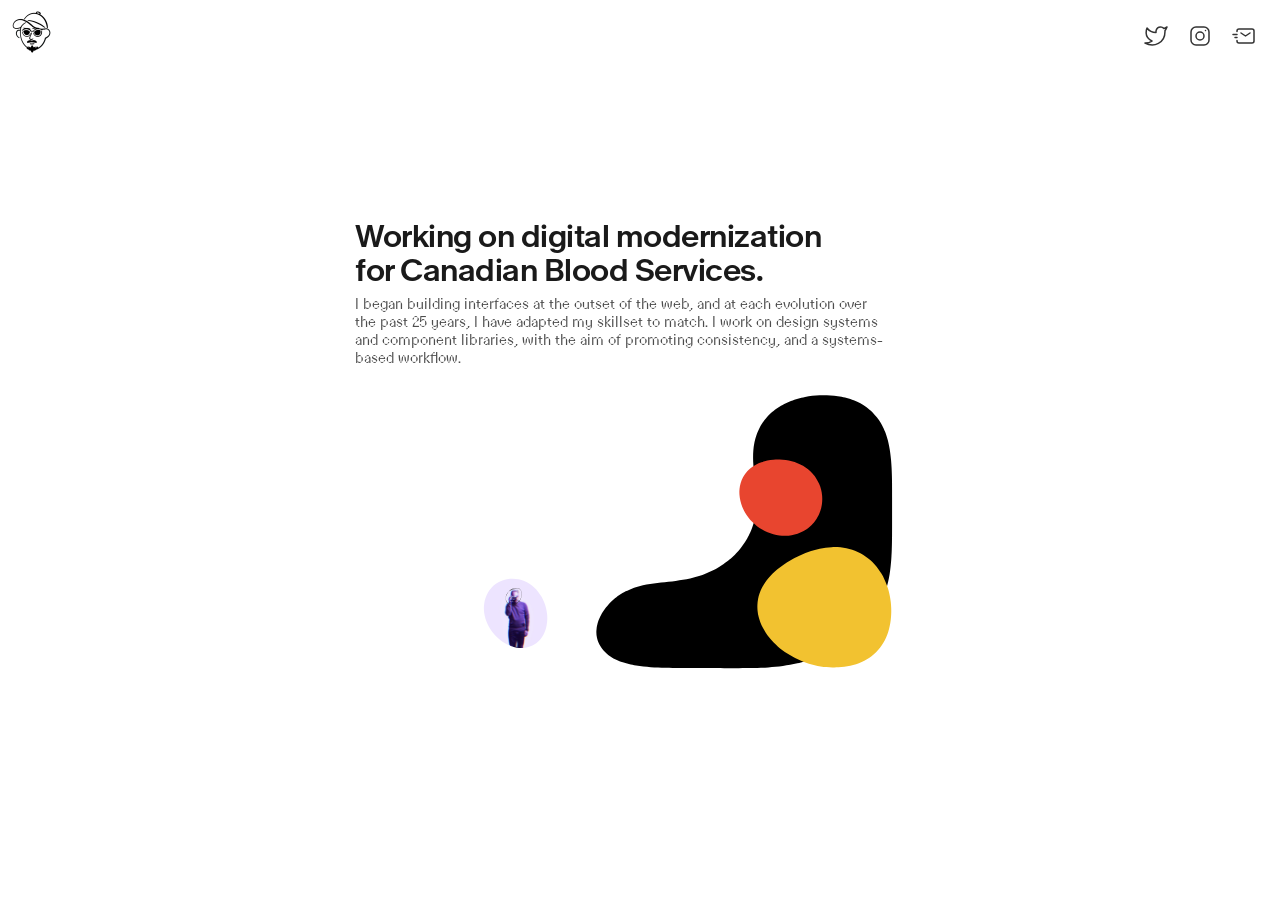
==== commit 9d8812ee: "Avatar: new drawing, no padding (48 desktop, 32 mobile), 8 from the corner everywhere, one shared im" ====
--- a/index.html
+++ b/index.html
@@ -55,7 +55,7 @@
 
   <div class="avatar-wrap">
     <button class="avatar-btn" type="button" aria-label="Craig Hooper" data-cuelume-hover="sparkle">
-      <img src="/assets/avatar.png" alt="Craig Hooper" width="48" height="48">
+      <img src="/assets/avatar.png?v=2" alt="Craig Hooper" width="48" height="48">
     </button>
   </div>
 
--- a/styles.css
+++ b/styles.css
@@ -38,7 +38,7 @@
   --stroke-md: 2px;
 
   --font-size-12: 12px; --font-size-14: 14px; --font-size-16: 16px; --font-size-18: 18px; --font-size-24: 24px; --font-size-32: 32px;
-  --line-height-18: 18px; --line-height-20: 20px; --line-height-22: 22px; --line-height-24: 24px; --line-height-26: 26px; --line-height-28: 28px; --line-height-34: 34px;
+  --line-height-16: 16px; --line-height-18: 18px; --line-height-20: 20px; --line-height-22: 22px; --line-height-24: 24px; --line-height-26: 26px; --line-height-28: 28px; --line-height-34: 34px;
   --letter-spacing-minus-1: -0.5px;
   --letter-spacing-0: 0px;
 
@@ -89,10 +89,10 @@
 
 /* ---------------- TEXT STYLES ---------------- */
 /* h1/lg 32/34 → /sm 24/26; body/sm/lg 14/20 → /sm 12/18 (steps down at 820px) */
-.h1 { font-size: var(--font-size-32); line-height: var(--line-height-34); color: var(--text-primary); text-wrap: balance; }
+.h1 { font-size: var(--font-size-32); line-height: var(--line-height-34); color: var(--text-primary); text-wrap: balance; font-feature-settings: "ss08", "ss10"; }   /* Melange Alt R + Round Punctuation (Craig, 27 Nov 2026) */
 .body-sm {
   font-family: var(--font-family-body); font-weight: var(--font-style-body); letter-spacing: var(--letter-spacing-body);
-  font-size: var(--font-size-14); line-height: var(--line-height-20); color: var(--text-secondary);
+  font-size: var(--font-size-14); line-height: var(--line-height-18); color: var(--text-secondary);
   text-wrap: pretty;   /* no single word left on the last line */
 }
 
@@ -101,7 +101,7 @@
    Figma. When the window is shorter, the space below gives way first, so the copy stays put;
    only when that's gone does the space above shrink, down to just clear of the avatar. */
 .page {
-  --clear: calc(var(--space-100) + var(--avatar-lg) + 2 * var(--space-50) + var(--space-500));   /* clear of the avatar */
+  --clear: calc(var(--space-100) + var(--avatar-lg) + var(--space-500));   /* clear of the avatar */
   height: 100vh;
   height: 100dvh;   /* the window's height, so the spaces can give way; on a very short window
                        the blobs run past the bottom and the page scrolls */
@@ -129,7 +129,7 @@
 .avatar-wrap { position: absolute; top: var(--space-100); left: var(--space-100); z-index: 3; }
 .avatar-btn {
   display: grid; place-items: center;
-  padding: var(--space-50); border: 0;
+  border: 0; padding: 0;   /* the circle is the drawing itself, no padding (Foundations, 28 Nov 2026) */
   border-radius: var(--radius-full);
   background: var(--surface-avatar);
   cursor: pointer;
@@ -177,9 +177,9 @@
   .avatar-btn img { width: var(--avatar-sm); height: var(--avatar-sm); }
   .social { top: var(--space-300); right: var(--space-300); }
   .social a { width: var(--icon-md); height: var(--icon-md); }   /* icon/md on mobile */
-  .page { --clear: calc(var(--space-100) + var(--avatar-sm) + 2 * var(--space-50) + var(--space-500)); }
+  .page { --clear: calc(var(--space-100) + var(--avatar-sm) + var(--space-500)); }
   .h1 { font-size: var(--font-size-24); line-height: var(--line-height-26); }
-  .body-sm { font-size: var(--font-size-12); line-height: var(--line-height-18); }
+  .body-sm { font-size: var(--font-size-12); line-height: var(--line-height-16); }
   .copy { gap: var(--space-50); }   /* headline to bio */
   .h1, .body-sm { text-wrap: wrap; }   /* lines fill the width on phones (Craig, 25 Nov 2026) */
   /* blobs: space/100 below the bio, as wide as the text (Figma 354 × 250) */
